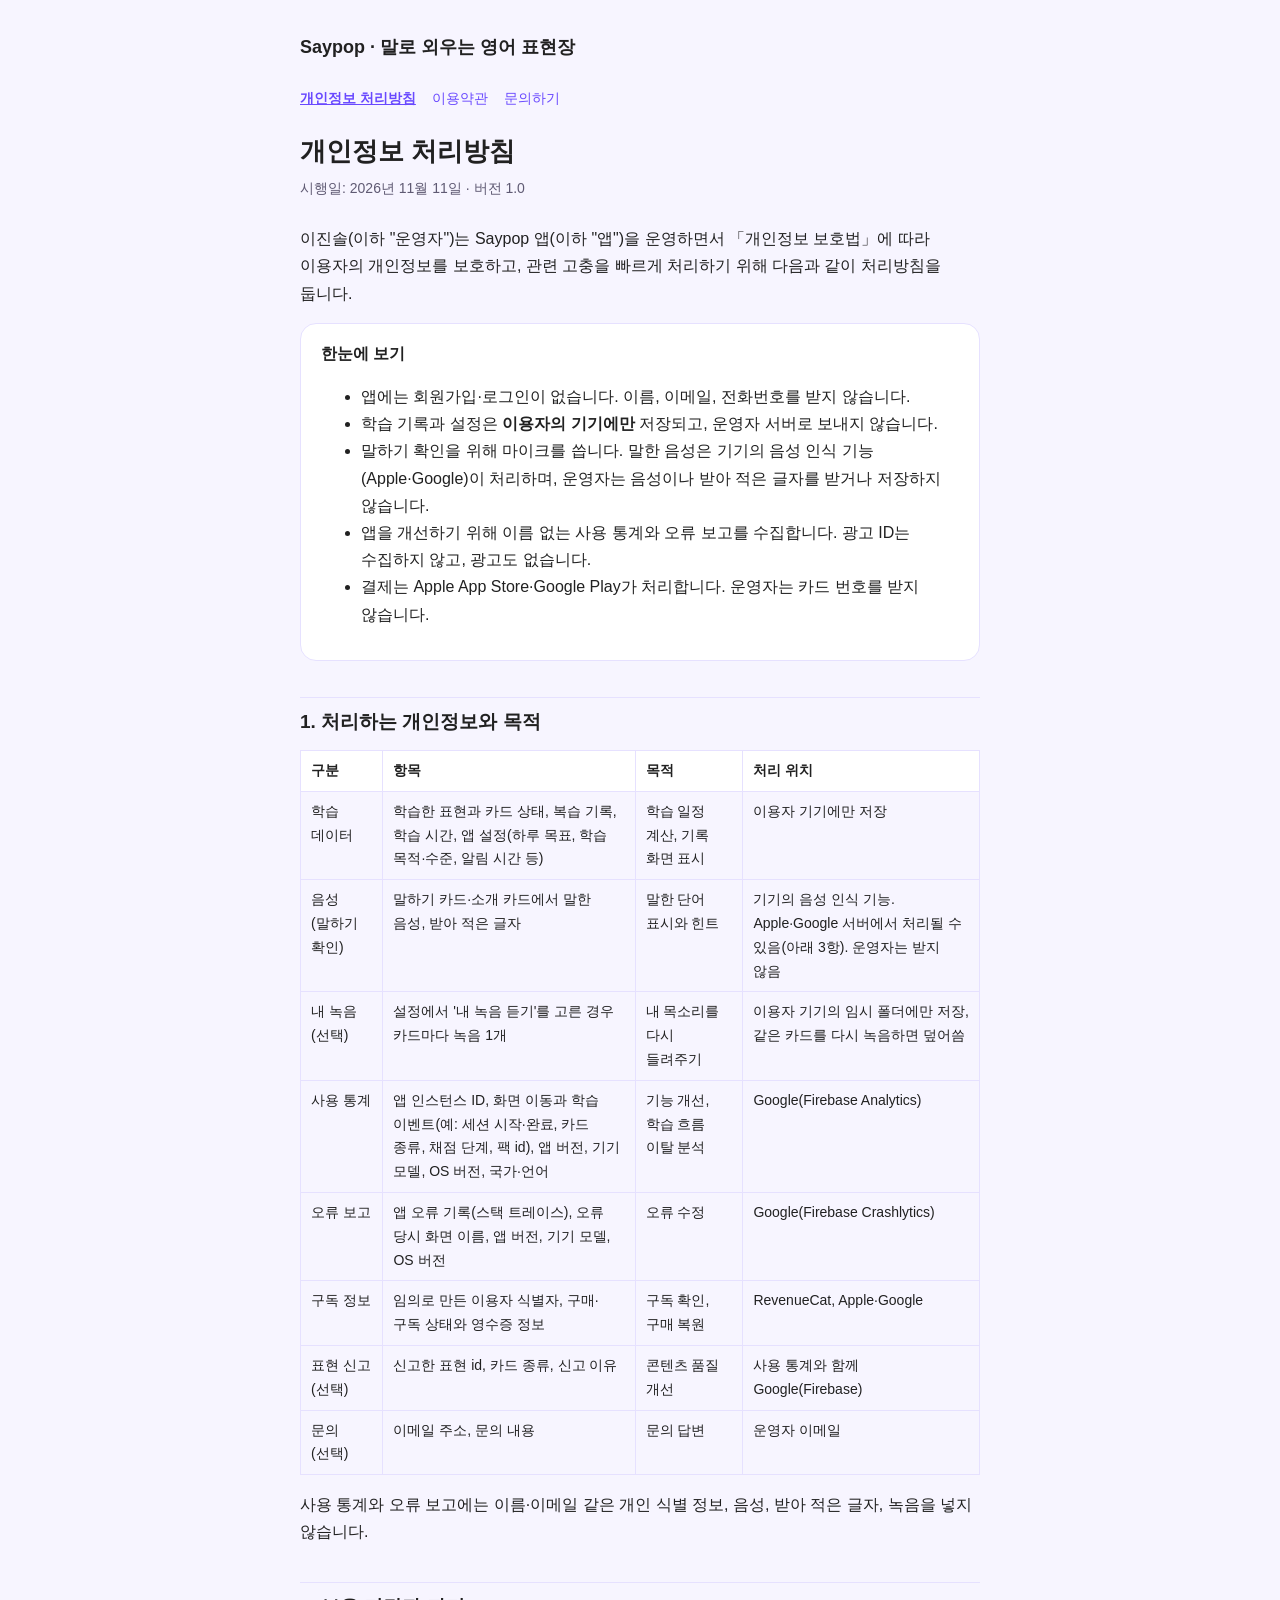
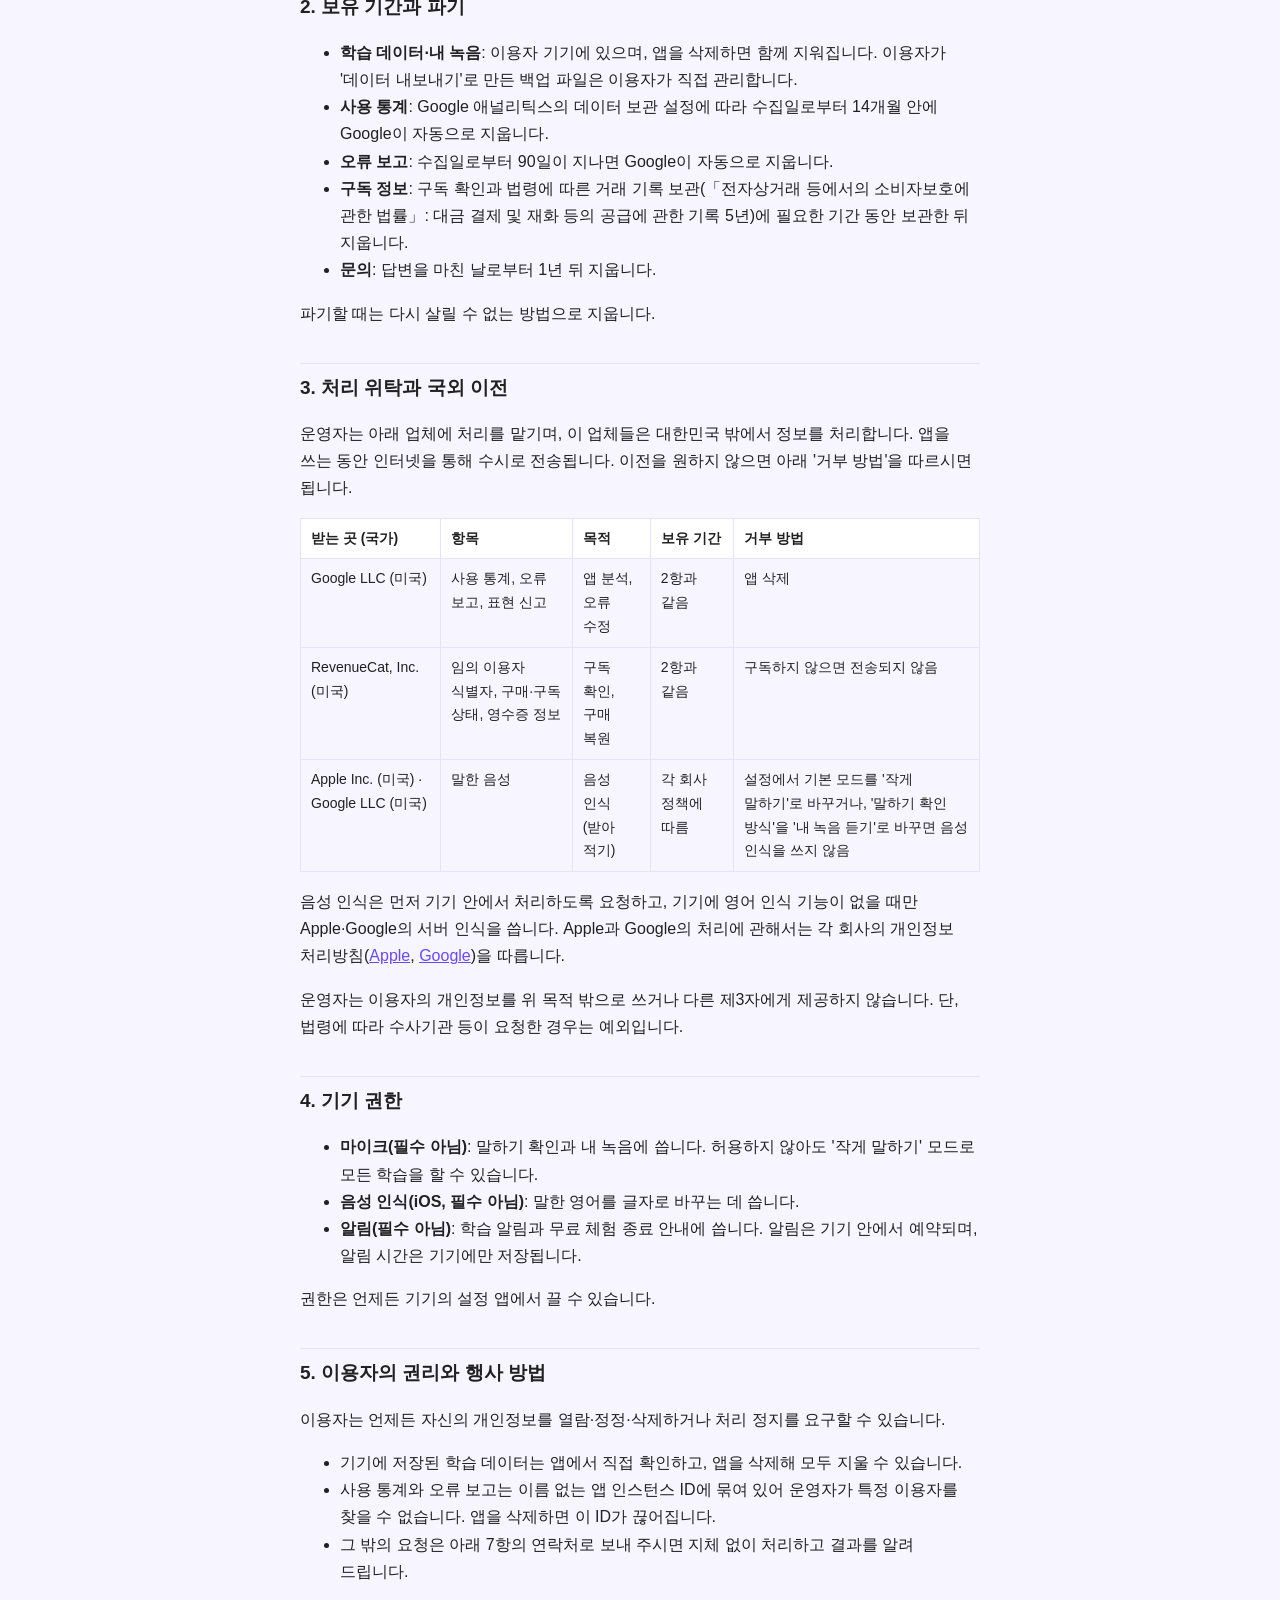
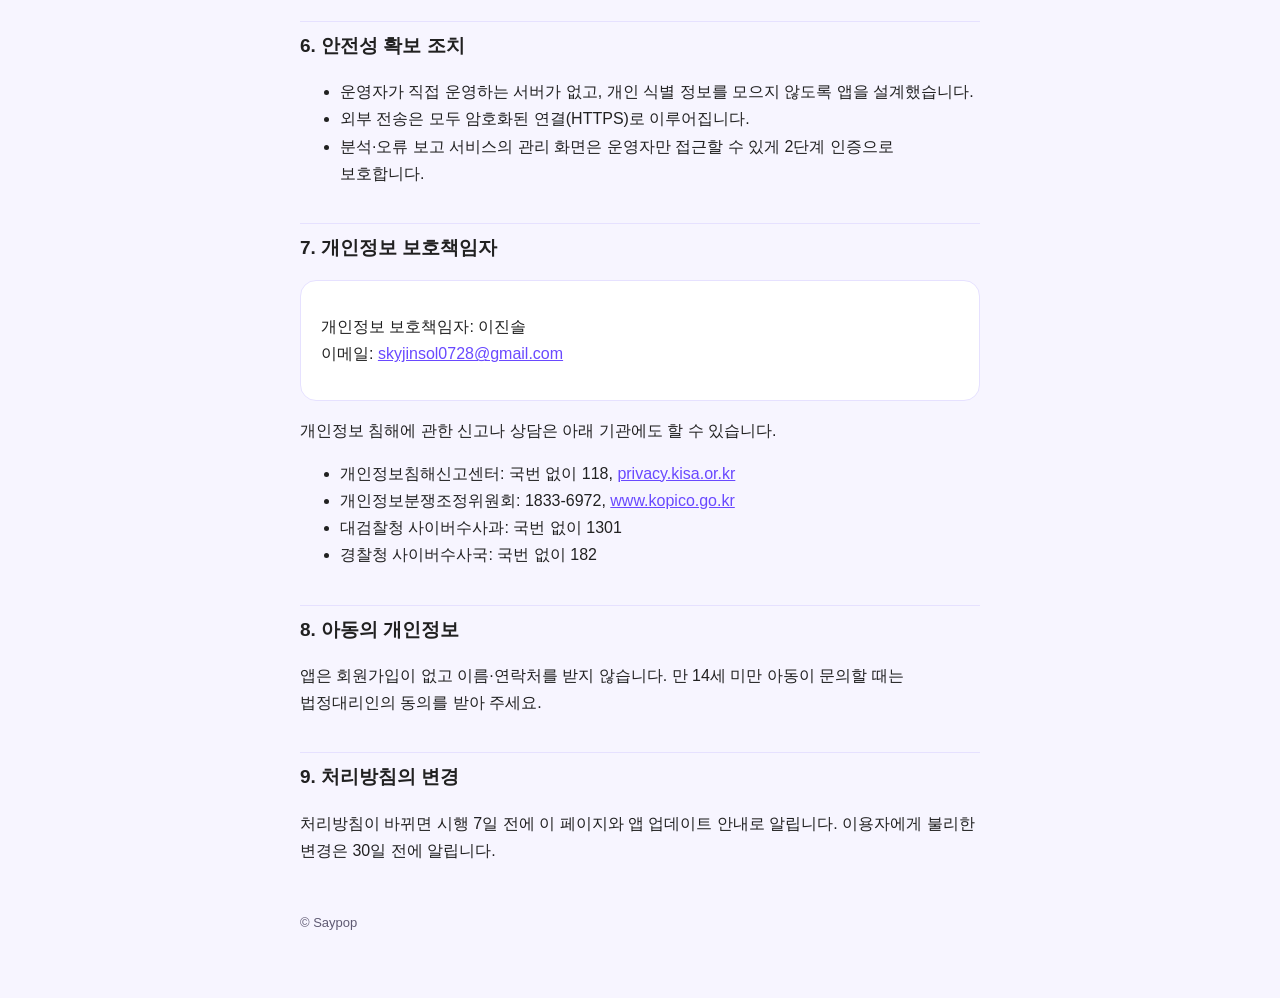
==== privacy.html @ f677cc70 "Saypop 소개·개인정보 처리방침·이용약관·문의 페이지 Co-Authored-By: Claude Opus 5.5 (1M context) <noreply@anthropic.com>" ====
<!doctype html>
<html lang="ko">
<head>
<meta charset="utf-8">
<meta name="viewport" content="width=device-width, initial-scale=1">
<title>개인정보 처리방침 · Saypop</title>
<link rel="stylesheet" href="style.css">
</head>
<body>
<div class="wrap">
<header><a href="index.html">Saypop · 말로 외우는 영어 표현장</a></header>
<nav>
  <a href="privacy.html" aria-current="page">개인정보 처리방침</a>
  <a href="terms.html">이용약관</a>
  <a href="support.html">문의하기</a>
</nav>

<h1>개인정보 처리방침</h1>
<p class="meta">시행일: 2026년 11월 11일 · 버전 1.0</p>

<p>이진솔(이하 "운영자")는 Saypop 앱(이하 "앱")을 운영하면서 「개인정보 보호법」에 따라 이용자의 개인정보를 보호하고, 관련 고충을 빠르게 처리하기 위해 다음과 같이 처리방침을 둡니다.</p>

<div class="box">
<strong>한눈에 보기</strong>
<ul>
  <li>앱에는 회원가입·로그인이 없습니다. 이름, 이메일, 전화번호를 받지 않습니다.</li>
  <li>학습 기록과 설정은 <strong>이용자의 기기에만</strong> 저장되고, 운영자 서버로 보내지 않습니다.</li>
  <li>말하기 확인을 위해 마이크를 씁니다. 말한 음성은 기기의 음성 인식 기능(Apple·Google)이 처리하며, 운영자는 음성이나 받아 적은 글자를 받거나 저장하지 않습니다.</li>
  <li>앱을 개선하기 위해 이름 없는 사용 통계와 오류 보고를 수집합니다. 광고 ID는 수집하지 않고, 광고도 없습니다.</li>
  <li>결제는 Apple App Store·Google Play가 처리합니다. 운영자는 카드 번호를 받지 않습니다.</li>
</ul>
</div>

<h2>1. 처리하는 개인정보와 목적</h2>
<div class="table"><table>
<thead><tr><th>구분</th><th>항목</th><th>목적</th><th>처리 위치</th></tr></thead>
<tbody>
<tr><td>학습 데이터</td><td>학습한 표현과 카드 상태, 복습 기록, 학습 시간, 앱 설정(하루 목표, 학습 목적·수준, 알림 시간 등)</td><td>학습 일정 계산, 기록 화면 표시</td><td>이용자 기기에만 저장</td></tr>
<tr><td>음성(말하기 확인)</td><td>말하기 카드·소개 카드에서 말한 음성, 받아 적은 글자</td><td>말한 단어 표시와 힌트</td><td>기기의 음성 인식 기능. Apple·Google 서버에서 처리될 수 있음(아래 3항). 운영자는 받지 않음</td></tr>
<tr><td>내 녹음(선택)</td><td>설정에서 '내 녹음 듣기'를 고른 경우 카드마다 녹음 1개</td><td>내 목소리를 다시 들려주기</td><td>이용자 기기의 임시 폴더에만 저장, 같은 카드를 다시 녹음하면 덮어씀</td></tr>
<tr><td>사용 통계</td><td>앱 인스턴스 ID, 화면 이동과 학습 이벤트(예: 세션 시작·완료, 카드 종류, 채점 단계, 팩 id), 앱 버전, 기기 모델, OS 버전, 국가·언어</td><td>기능 개선, 학습 흐름 이탈 분석</td><td>Google(Firebase Analytics)</td></tr>
<tr><td>오류 보고</td><td>앱 오류 기록(스택 트레이스), 오류 당시 화면 이름, 앱 버전, 기기 모델, OS 버전</td><td>오류 수정</td><td>Google(Firebase Crashlytics)</td></tr>
<tr><td>구독 정보</td><td>임의로 만든 이용자 식별자, 구매·구독 상태와 영수증 정보</td><td>구독 확인, 구매 복원</td><td>RevenueCat, Apple·Google</td></tr>
<tr><td>표현 신고(선택)</td><td>신고한 표현 id, 카드 종류, 신고 이유</td><td>콘텐츠 품질 개선</td><td>사용 통계와 함께 Google(Firebase)</td></tr>
<tr><td>문의(선택)</td><td>이메일 주소, 문의 내용</td><td>문의 답변</td><td>운영자 이메일</td></tr>
</tbody>
</table></div>
<p>사용 통계와 오류 보고에는 이름·이메일 같은 개인 식별 정보, 음성, 받아 적은 글자, 녹음을 넣지 않습니다.</p>

<h2>2. 보유 기간과 파기</h2>
<ul>
  <li><strong>학습 데이터·내 녹음</strong>: 이용자 기기에 있으며, 앱을 삭제하면 함께 지워집니다. 이용자가 '데이터 내보내기'로 만든 백업 파일은 이용자가 직접 관리합니다.</li>
  <li><strong>사용 통계</strong>: Google 애널리틱스의 데이터 보관 설정에 따라 수집일로부터 14개월 안에 Google이 자동으로 지웁니다.</li>
  <li><strong>오류 보고</strong>: 수집일로부터 90일이 지나면 Google이 자동으로 지웁니다.</li>
  <li><strong>구독 정보</strong>: 구독 확인과 법령에 따른 거래 기록 보관(「전자상거래 등에서의 소비자보호에 관한 법률」: 대금 결제 및 재화 등의 공급에 관한 기록 5년)에 필요한 기간 동안 보관한 뒤 지웁니다.</li>
  <li><strong>문의</strong>: 답변을 마친 날로부터 1년 뒤 지웁니다.</li>
</ul>
<p>파기할 때는 다시 살릴 수 없는 방법으로 지웁니다.</p>

<h2>3. 처리 위탁과 국외 이전</h2>
<p>운영자는 아래 업체에 처리를 맡기며, 이 업체들은 대한민국 밖에서 정보를 처리합니다. 앱을 쓰는 동안 인터넷을 통해 수시로 전송됩니다. 이전을 원하지 않으면 아래 '거부 방법'을 따르시면 됩니다.</p>
<div class="table"><table>
<thead><tr><th>받는 곳 (국가)</th><th>항목</th><th>목적</th><th>보유 기간</th><th>거부 방법</th></tr></thead>
<tbody>
<tr><td>Google LLC (미국)</td><td>사용 통계, 오류 보고, 표현 신고</td><td>앱 분석, 오류 수정</td><td>2항과 같음</td><td>앱 삭제</td></tr>
<tr><td>RevenueCat, Inc. (미국)</td><td>임의 이용자 식별자, 구매·구독 상태, 영수증 정보</td><td>구독 확인, 구매 복원</td><td>2항과 같음</td><td>구독하지 않으면 전송되지 않음</td></tr>
<tr><td>Apple Inc. (미국) · Google LLC (미국)</td><td>말한 음성</td><td>음성 인식(받아 적기)</td><td>각 회사 정책에 따름</td><td>설정에서 기본 모드를 '작게 말하기'로 바꾸거나, '말하기 확인 방식'을 '내 녹음 듣기'로 바꾸면 음성 인식을 쓰지 않음</td></tr>
</tbody>
</table></div>
<p>음성 인식은 먼저 기기 안에서 처리하도록 요청하고, 기기에 영어 인식 기능이 없을 때만 Apple·Google의 서버 인식을 씁니다. Apple과 Google의 처리에 관해서는 각 회사의 개인정보 처리방침(<a href="https://www.apple.com/kr/legal/privacy/">Apple</a>, <a href="https://policies.google.com/privacy?hl=ko">Google</a>)을 따릅니다.</p>
<p>운영자는 이용자의 개인정보를 위 목적 밖으로 쓰거나 다른 제3자에게 제공하지 않습니다. 단, 법령에 따라 수사기관 등이 요청한 경우는 예외입니다.</p>

<h2>4. 기기 권한</h2>
<ul>
  <li><strong>마이크(필수 아님)</strong>: 말하기 확인과 내 녹음에 씁니다. 허용하지 않아도 '작게 말하기' 모드로 모든 학습을 할 수 있습니다.</li>
  <li><strong>음성 인식(iOS, 필수 아님)</strong>: 말한 영어를 글자로 바꾸는 데 씁니다.</li>
  <li><strong>알림(필수 아님)</strong>: 학습 알림과 무료 체험 종료 안내에 씁니다. 알림은 기기 안에서 예약되며, 알림 시간은 기기에만 저장됩니다.</li>
</ul>
<p>권한은 언제든 기기의 설정 앱에서 끌 수 있습니다.</p>

<h2>5. 이용자의 권리와 행사 방법</h2>
<p>이용자는 언제든 자신의 개인정보를 열람·정정·삭제하거나 처리 정지를 요구할 수 있습니다.</p>
<ul>
  <li>기기에 저장된 학습 데이터는 앱에서 직접 확인하고, 앱을 삭제해 모두 지울 수 있습니다.</li>
  <li>사용 통계와 오류 보고는 이름 없는 앱 인스턴스 ID에 묶여 있어 운영자가 특정 이용자를 찾을 수 없습니다. 앱을 삭제하면 이 ID가 끊어집니다.</li>
  <li>그 밖의 요청은 아래 7항의 연락처로 보내 주시면 지체 없이 처리하고 결과를 알려 드립니다.</li>
</ul>

<h2>6. 안전성 확보 조치</h2>
<ul>
  <li>운영자가 직접 운영하는 서버가 없고, 개인 식별 정보를 모으지 않도록 앱을 설계했습니다.</li>
  <li>외부 전송은 모두 암호화된 연결(HTTPS)로 이루어집니다.</li>
  <li>분석·오류 보고 서비스의 관리 화면은 운영자만 접근할 수 있게 2단계 인증으로 보호합니다.</li>
</ul>

<h2>7. 개인정보 보호책임자</h2>
<div class="box">
  <p>개인정보 보호책임자: 이진솔<br>
  이메일: <a href="mailto:skyjinsol0728@gmail.com">skyjinsol0728@gmail.com</a></p>
</div>
<p>개인정보 침해에 관한 신고나 상담은 아래 기관에도 할 수 있습니다.</p>
<ul>
  <li>개인정보침해신고센터: 국번 없이 118, <a href="https://privacy.kisa.or.kr">privacy.kisa.or.kr</a></li>
  <li>개인정보분쟁조정위원회: 1833-6972, <a href="https://www.kopico.go.kr">www.kopico.go.kr</a></li>
  <li>대검찰청 사이버수사과: 국번 없이 1301</li>
  <li>경찰청 사이버수사국: 국번 없이 182</li>
</ul>

<h2>8. 아동의 개인정보</h2>
<p>앱은 회원가입이 없고 이름·연락처를 받지 않습니다. 만 14세 미만 아동이 문의할 때는 법정대리인의 동의를 받아 주세요.</p>

<h2>9. 처리방침의 변경</h2>
<p>처리방침이 바뀌면 시행 7일 전에 이 페이지와 앱 업데이트 안내로 알립니다. 이용자에게 불리한 변경은 30일 전에 알립니다.</p>

<footer>© Saypop</footer>
</div>
</body>
</html>
---- style.css ----
:root {
  --bg: #f7f5ff;
  --surface: #ffffff;
  --text: #212121;
  --muted: #5f5a73;
  --primary: #6949ff;
  --line: #e6e1ff;
}
@media (prefers-color-scheme: dark) {
  :root {
    --bg: #15131f;
    --surface: #1f1c2e;
    --text: #f2f0fa;
    --muted: #b4aec8;
    --primary: #9c8bff;
    --line: #2f2b45;
  }
}
* { box-sizing: border-box; }
html { -webkit-text-size-adjust: 100%; }
body {
  margin: 0;
  background: var(--bg);
  color: var(--text);
  font-family: "Pretendard", -apple-system, BlinkMacSystemFont, "Apple SD Gothic Neo", "Noto Sans KR", sans-serif;
  font-size: 16px;
  line-height: 1.7;
  word-break: keep-all;
  overflow-wrap: break-word;
}
.wrap { max-width: 720px; margin: 0 auto; padding: 32px 20px 64px; }
header { display: flex; align-items: center; gap: 12px; margin-bottom: 24px; }
header img { width: 44px; height: 44px; border-radius: 12px; }
header a { color: var(--text); text-decoration: none; font-weight: 700; font-size: 18px; }
nav { display: flex; flex-wrap: wrap; gap: 8px 16px; margin: 0 0 24px; font-size: 14px; }
nav a { color: var(--primary); text-decoration: none; }
nav a[aria-current="page"] { font-weight: 700; text-decoration: underline; }
h1 { font-size: 26px; line-height: 1.35; margin: 0 0 8px; }
h2 { font-size: 19px; margin: 36px 0 8px; padding-top: 8px; border-top: 1px solid var(--line); }
h3 { font-size: 16px; margin: 20px 0 4px; }
p, li { color: var(--text); }
.meta { color: var(--muted); font-size: 14px; margin: 0 0 24px; }
.box { background: var(--surface); border: 1px solid var(--line); border-radius: 16px; padding: 16px 20px; margin: 16px 0; }
table { width: 100%; border-collapse: collapse; font-size: 14px; }
.table { overflow-x: auto; margin: 12px 0; }
th, td { border: 1px solid var(--line); padding: 8px 10px; text-align: left; vertical-align: top; }
th { background: var(--surface); }
a { color: var(--primary); }
footer { margin-top: 48px; color: var(--muted); font-size: 13px; }
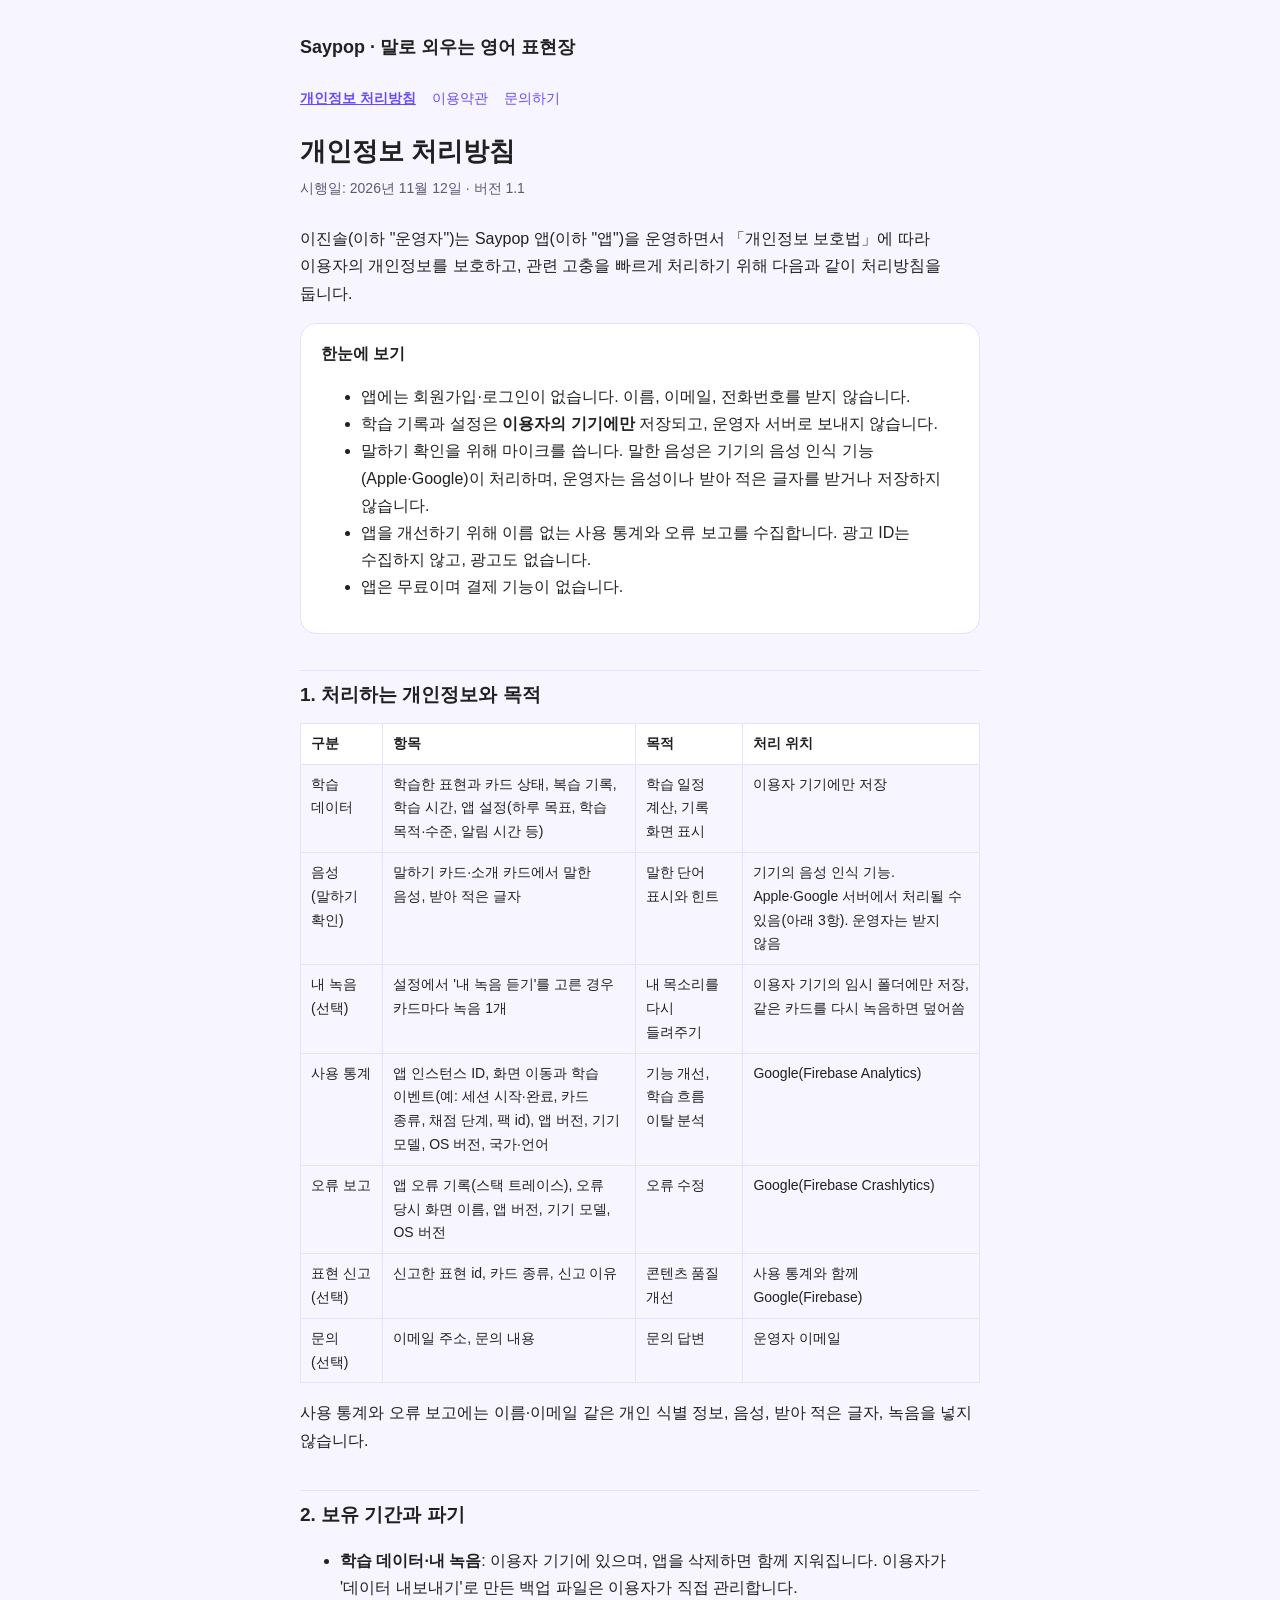
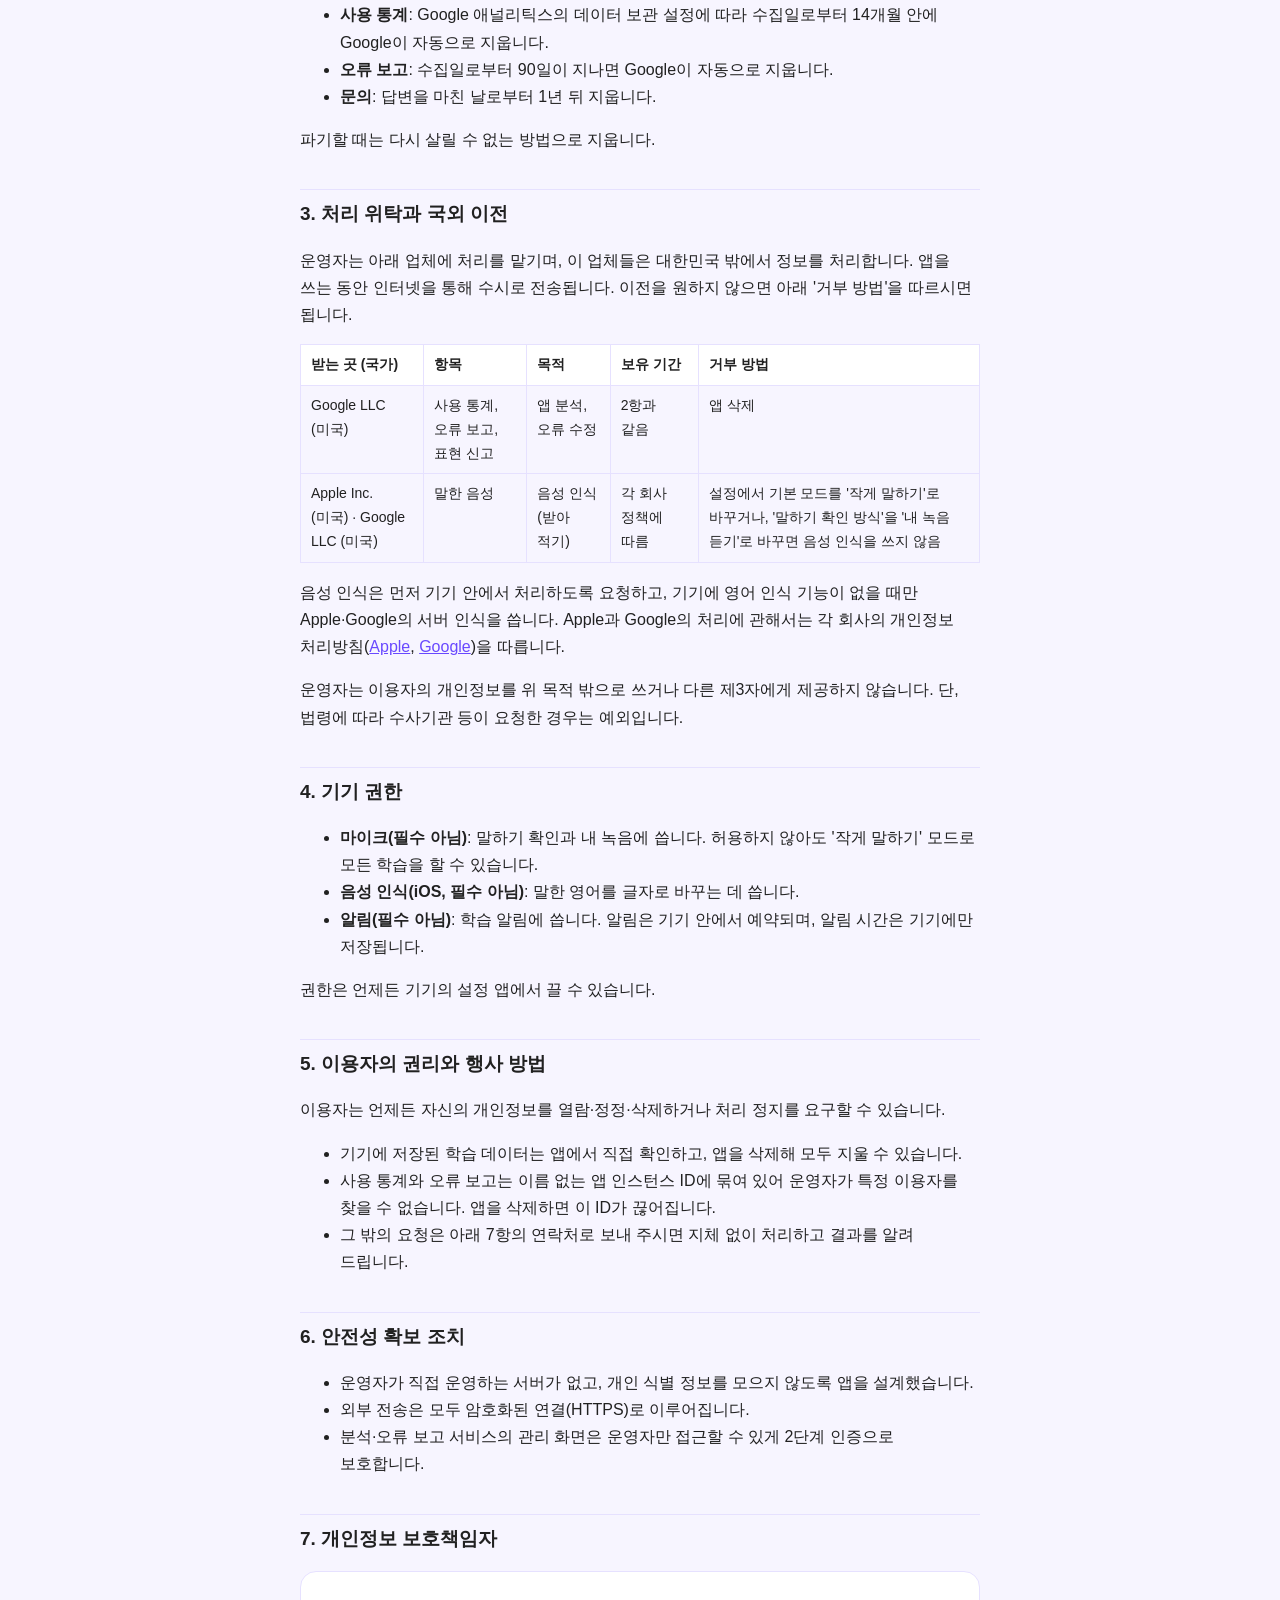
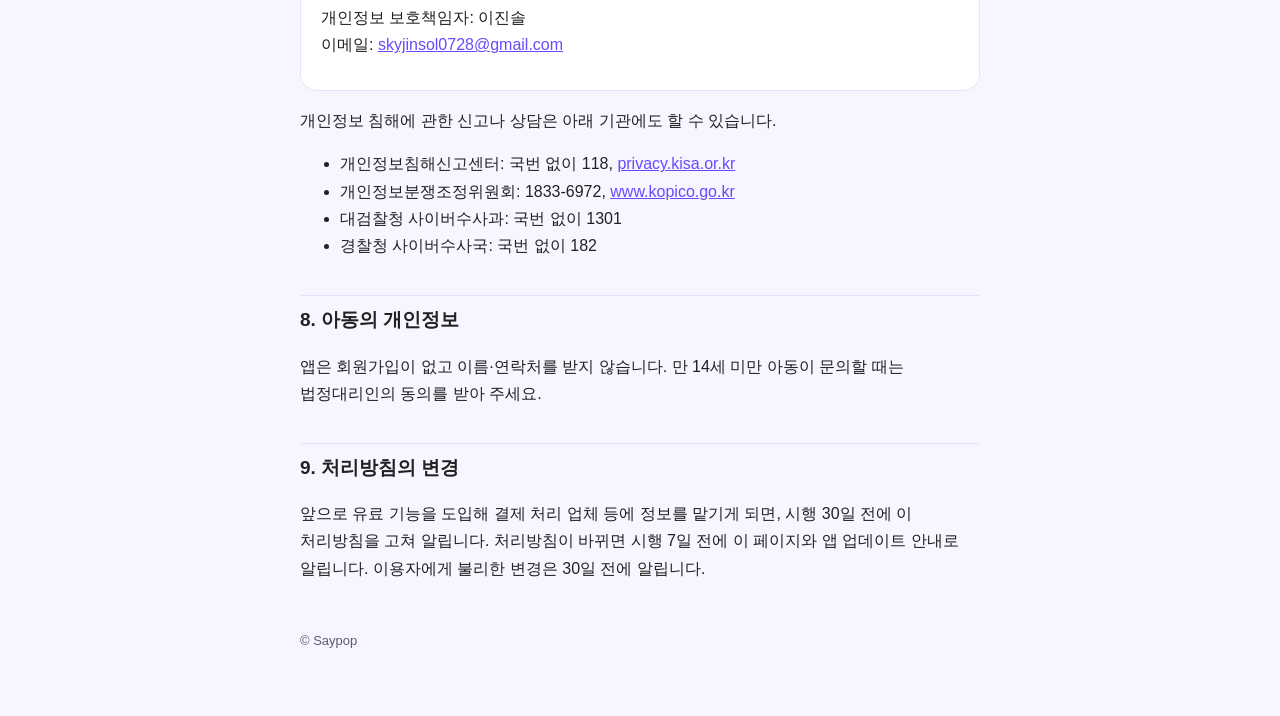
==== commit 5d899c8d: "무료 출시에 맞게 처리방침·약관·문의 갱신 (v1.1) Co-Authored-By: Claude Opus 5.5 (1M context) <noreply@anthropic.com>" ====
--- a/privacy.html
+++ b/privacy.html
@@ -16,7 +16,7 @@
 </nav>
 
 <h1>개인정보 처리방침</h1>
-<p class="meta">시행일: 2026년 11월 11일 · 버전 1.0</p>
+<p class="meta">시행일: 2026년 11월 12일 · 버전 1.1</p>
 
 <p>이진솔(이하 "운영자")는 Saypop 앱(이하 "앱")을 운영하면서 「개인정보 보호법」에 따라 이용자의 개인정보를 보호하고, 관련 고충을 빠르게 처리하기 위해 다음과 같이 처리방침을 둡니다.</p>
 
@@ -27,7 +27,7 @@
   <li>학습 기록과 설정은 <strong>이용자의 기기에만</strong> 저장되고, 운영자 서버로 보내지 않습니다.</li>
   <li>말하기 확인을 위해 마이크를 씁니다. 말한 음성은 기기의 음성 인식 기능(Apple·Google)이 처리하며, 운영자는 음성이나 받아 적은 글자를 받거나 저장하지 않습니다.</li>
   <li>앱을 개선하기 위해 이름 없는 사용 통계와 오류 보고를 수집합니다. 광고 ID는 수집하지 않고, 광고도 없습니다.</li>
-  <li>결제는 Apple App Store·Google Play가 처리합니다. 운영자는 카드 번호를 받지 않습니다.</li>
+  <li>앱은 무료이며 결제 기능이 없습니다.</li>
 </ul>
 </div>
 
@@ -40,7 +40,6 @@
 <tr><td>내 녹음(선택)</td><td>설정에서 '내 녹음 듣기'를 고른 경우 카드마다 녹음 1개</td><td>내 목소리를 다시 들려주기</td><td>이용자 기기의 임시 폴더에만 저장, 같은 카드를 다시 녹음하면 덮어씀</td></tr>
 <tr><td>사용 통계</td><td>앱 인스턴스 ID, 화면 이동과 학습 이벤트(예: 세션 시작·완료, 카드 종류, 채점 단계, 팩 id), 앱 버전, 기기 모델, OS 버전, 국가·언어</td><td>기능 개선, 학습 흐름 이탈 분석</td><td>Google(Firebase Analytics)</td></tr>
 <tr><td>오류 보고</td><td>앱 오류 기록(스택 트레이스), 오류 당시 화면 이름, 앱 버전, 기기 모델, OS 버전</td><td>오류 수정</td><td>Google(Firebase Crashlytics)</td></tr>
-<tr><td>구독 정보</td><td>임의로 만든 이용자 식별자, 구매·구독 상태와 영수증 정보</td><td>구독 확인, 구매 복원</td><td>RevenueCat, Apple·Google</td></tr>
 <tr><td>표현 신고(선택)</td><td>신고한 표현 id, 카드 종류, 신고 이유</td><td>콘텐츠 품질 개선</td><td>사용 통계와 함께 Google(Firebase)</td></tr>
 <tr><td>문의(선택)</td><td>이메일 주소, 문의 내용</td><td>문의 답변</td><td>운영자 이메일</td></tr>
 </tbody>
@@ -52,7 +51,6 @@
   <li><strong>학습 데이터·내 녹음</strong>: 이용자 기기에 있으며, 앱을 삭제하면 함께 지워집니다. 이용자가 '데이터 내보내기'로 만든 백업 파일은 이용자가 직접 관리합니다.</li>
   <li><strong>사용 통계</strong>: Google 애널리틱스의 데이터 보관 설정에 따라 수집일로부터 14개월 안에 Google이 자동으로 지웁니다.</li>
   <li><strong>오류 보고</strong>: 수집일로부터 90일이 지나면 Google이 자동으로 지웁니다.</li>
-  <li><strong>구독 정보</strong>: 구독 확인과 법령에 따른 거래 기록 보관(「전자상거래 등에서의 소비자보호에 관한 법률」: 대금 결제 및 재화 등의 공급에 관한 기록 5년)에 필요한 기간 동안 보관한 뒤 지웁니다.</li>
   <li><strong>문의</strong>: 답변을 마친 날로부터 1년 뒤 지웁니다.</li>
 </ul>
 <p>파기할 때는 다시 살릴 수 없는 방법으로 지웁니다.</p>
@@ -63,7 +61,6 @@
 <thead><tr><th>받는 곳 (국가)</th><th>항목</th><th>목적</th><th>보유 기간</th><th>거부 방법</th></tr></thead>
 <tbody>
 <tr><td>Google LLC (미국)</td><td>사용 통계, 오류 보고, 표현 신고</td><td>앱 분석, 오류 수정</td><td>2항과 같음</td><td>앱 삭제</td></tr>
-<tr><td>RevenueCat, Inc. (미국)</td><td>임의 이용자 식별자, 구매·구독 상태, 영수증 정보</td><td>구독 확인, 구매 복원</td><td>2항과 같음</td><td>구독하지 않으면 전송되지 않음</td></tr>
 <tr><td>Apple Inc. (미국) · Google LLC (미국)</td><td>말한 음성</td><td>음성 인식(받아 적기)</td><td>각 회사 정책에 따름</td><td>설정에서 기본 모드를 '작게 말하기'로 바꾸거나, '말하기 확인 방식'을 '내 녹음 듣기'로 바꾸면 음성 인식을 쓰지 않음</td></tr>
 </tbody>
 </table></div>
@@ -74,7 +71,7 @@
 <ul>
   <li><strong>마이크(필수 아님)</strong>: 말하기 확인과 내 녹음에 씁니다. 허용하지 않아도 '작게 말하기' 모드로 모든 학습을 할 수 있습니다.</li>
   <li><strong>음성 인식(iOS, 필수 아님)</strong>: 말한 영어를 글자로 바꾸는 데 씁니다.</li>
-  <li><strong>알림(필수 아님)</strong>: 학습 알림과 무료 체험 종료 안내에 씁니다. 알림은 기기 안에서 예약되며, 알림 시간은 기기에만 저장됩니다.</li>
+  <li><strong>알림(필수 아님)</strong>: 학습 알림에 씁니다. 알림은 기기 안에서 예약되며, 알림 시간은 기기에만 저장됩니다.</li>
 </ul>
 <p>권한은 언제든 기기의 설정 앱에서 끌 수 있습니다.</p>
 
@@ -110,7 +107,7 @@
 <p>앱은 회원가입이 없고 이름·연락처를 받지 않습니다. 만 14세 미만 아동이 문의할 때는 법정대리인의 동의를 받아 주세요.</p>
 
 <h2>9. 처리방침의 변경</h2>
-<p>처리방침이 바뀌면 시행 7일 전에 이 페이지와 앱 업데이트 안내로 알립니다. 이용자에게 불리한 변경은 30일 전에 알립니다.</p>
+<p>앞으로 유료 기능을 도입해 결제 처리 업체 등에 정보를 맡기게 되면, 시행 30일 전에 이 처리방침을 고쳐 알립니다. 처리방침이 바뀌면 시행 7일 전에 이 페이지와 앱 업데이트 안내로 알립니다. 이용자에게 불리한 변경은 30일 전에 알립니다.</p>
 
 <footer>© Saypop</footer>
 </div>
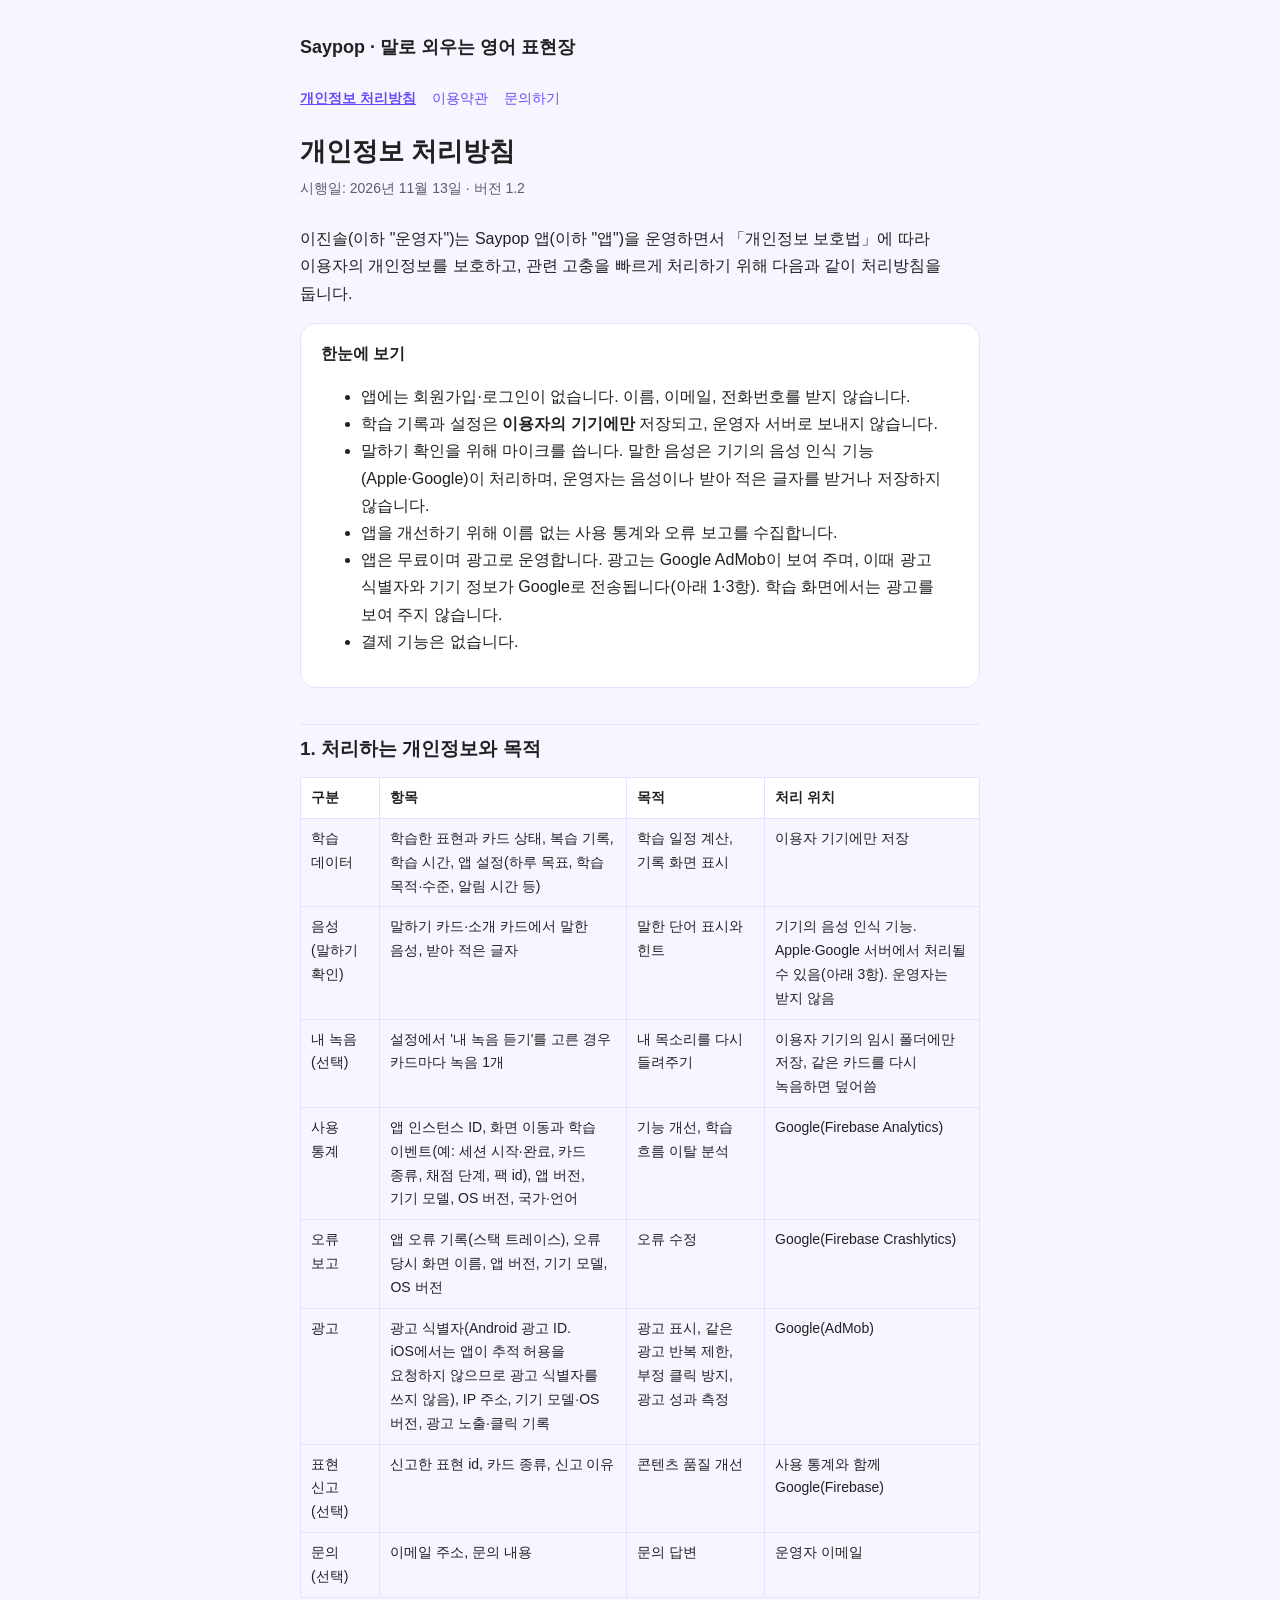
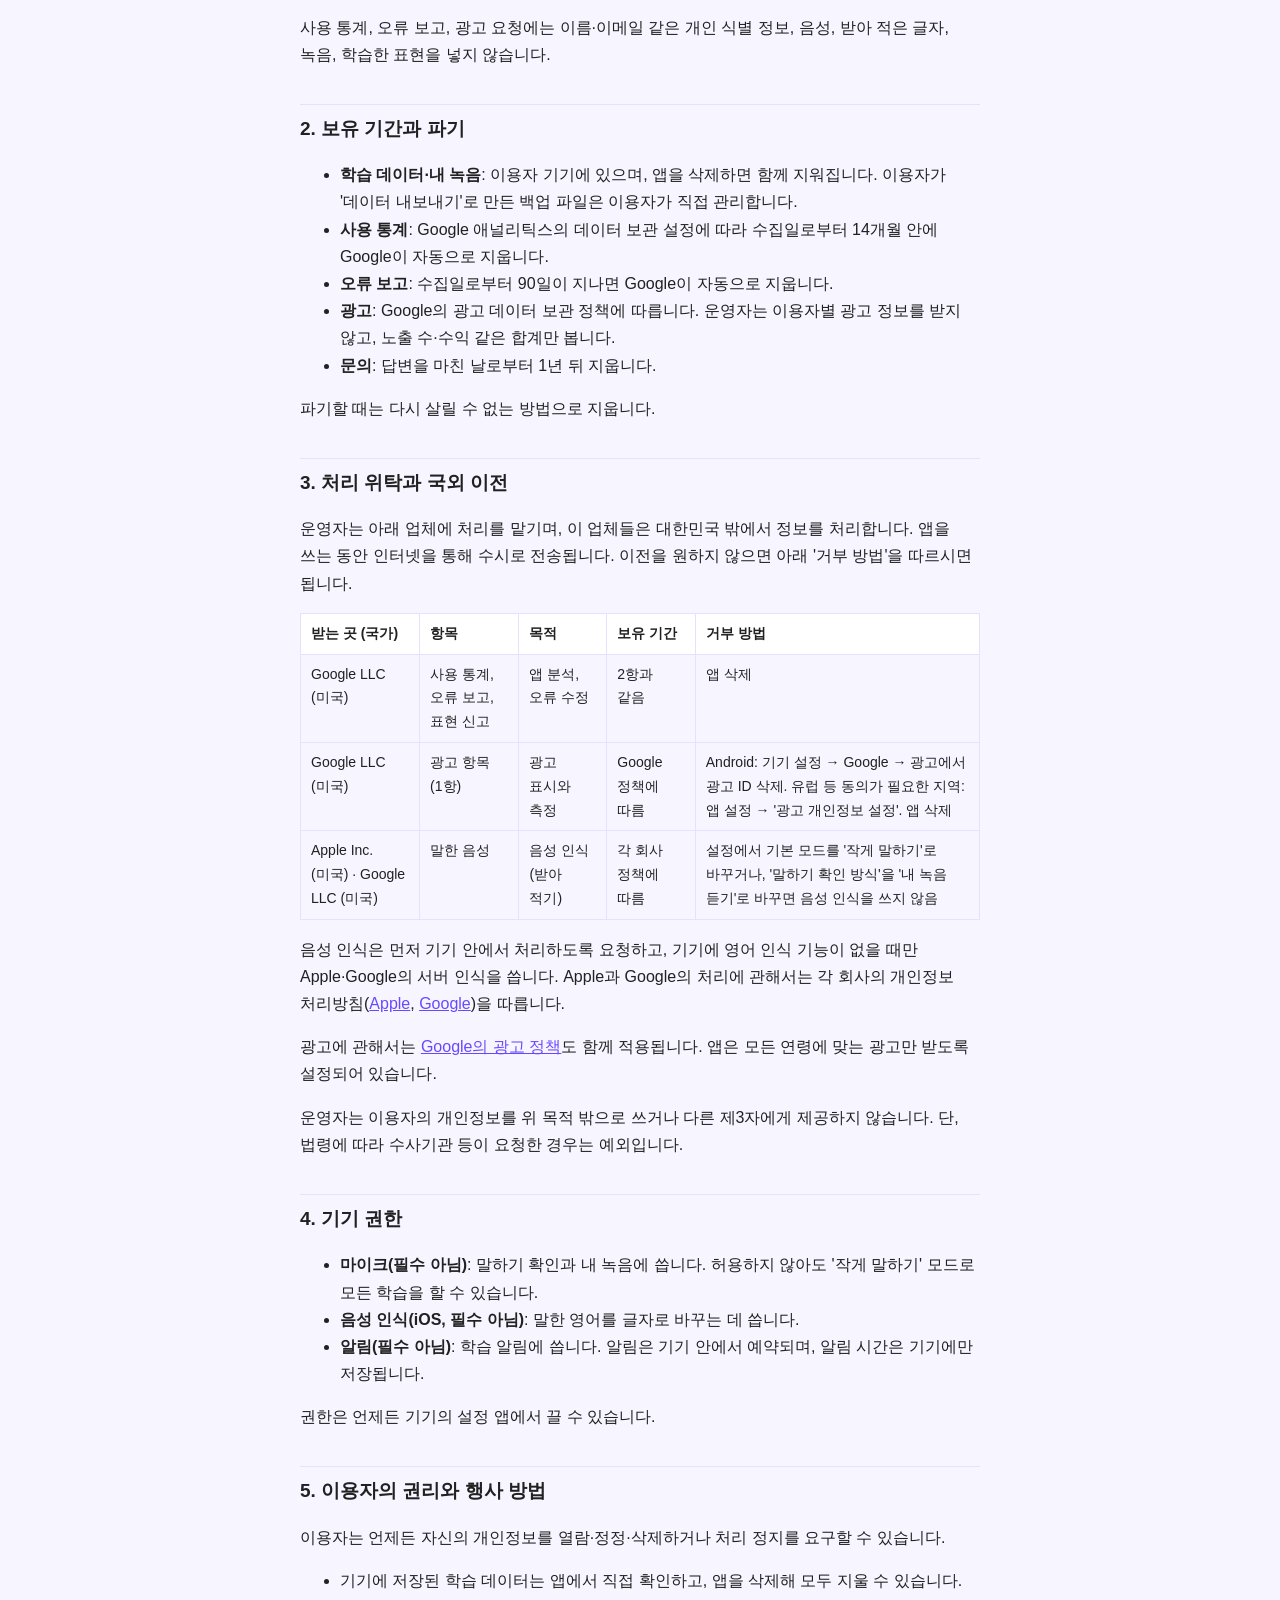
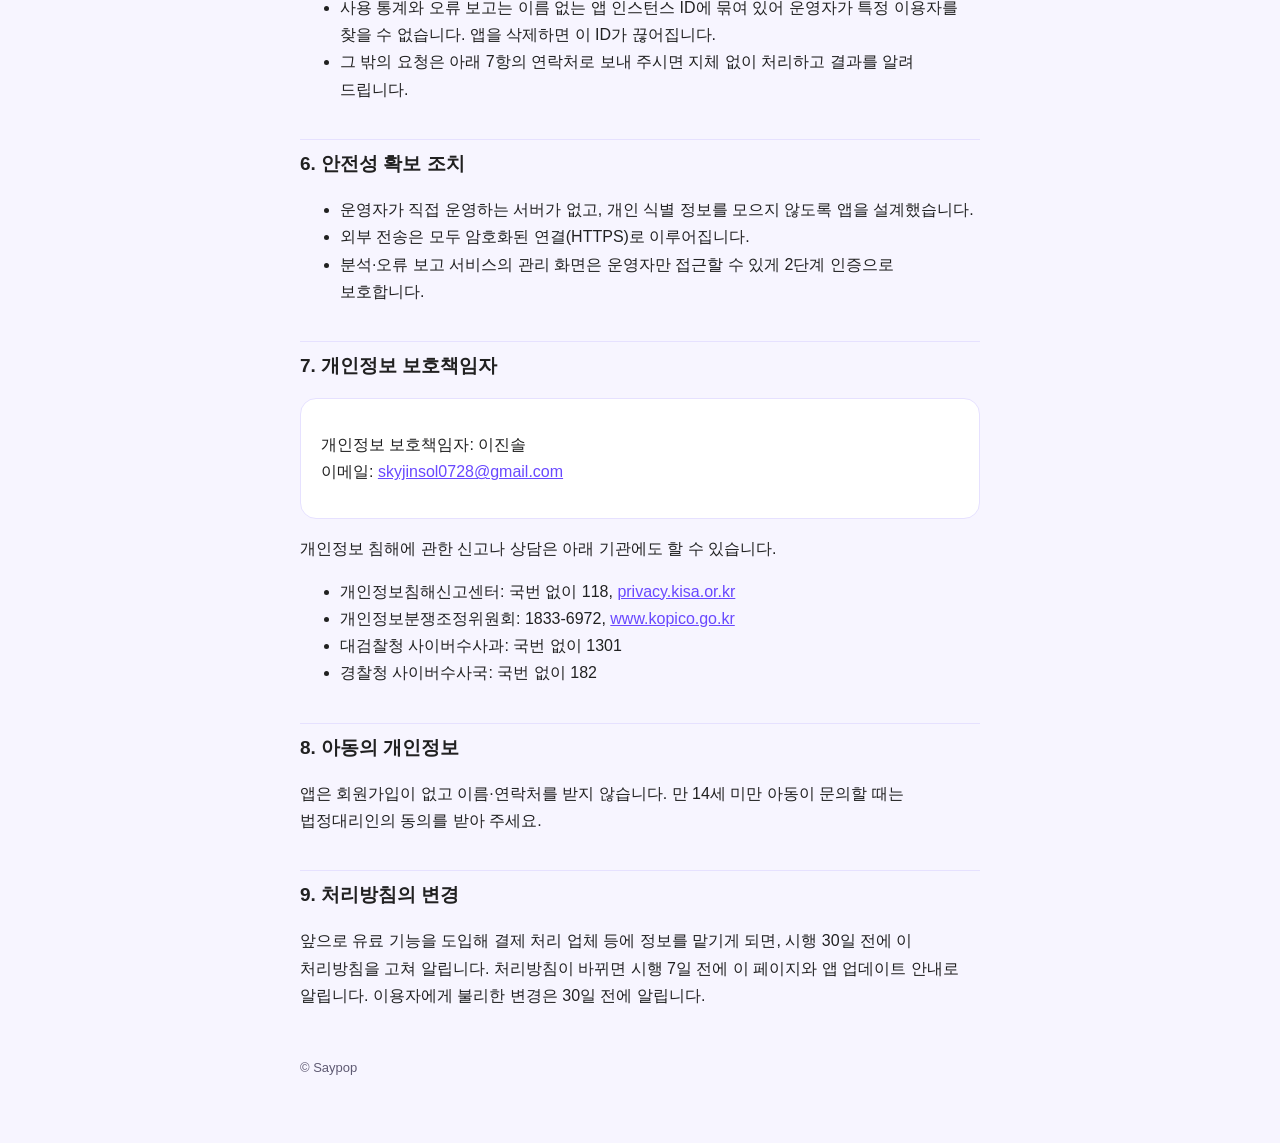
==== commit b4c5c825: "광고(AdMob) 안내 반영: 개인정보 처리방침 1.2, 이용약관 1.2, 문의 FAQ Co-Authored-By: Claude Opus 5.5 (1M context) <norep" ====
--- a/privacy.html
+++ b/privacy.html
@@ -16,7 +16,7 @@
 </nav>
 
 <h1>개인정보 처리방침</h1>
-<p class="meta">시행일: 2026년 11월 12일 · 버전 1.1</p>
+<p class="meta">시행일: 2026년 11월 13일 · 버전 1.2</p>
 
 <p>이진솔(이하 "운영자")는 Saypop 앱(이하 "앱")을 운영하면서 「개인정보 보호법」에 따라 이용자의 개인정보를 보호하고, 관련 고충을 빠르게 처리하기 위해 다음과 같이 처리방침을 둡니다.</p>
 
@@ -26,8 +26,9 @@
   <li>앱에는 회원가입·로그인이 없습니다. 이름, 이메일, 전화번호를 받지 않습니다.</li>
   <li>학습 기록과 설정은 <strong>이용자의 기기에만</strong> 저장되고, 운영자 서버로 보내지 않습니다.</li>
   <li>말하기 확인을 위해 마이크를 씁니다. 말한 음성은 기기의 음성 인식 기능(Apple·Google)이 처리하며, 운영자는 음성이나 받아 적은 글자를 받거나 저장하지 않습니다.</li>
-  <li>앱을 개선하기 위해 이름 없는 사용 통계와 오류 보고를 수집합니다. 광고 ID는 수집하지 않고, 광고도 없습니다.</li>
-  <li>앱은 무료이며 결제 기능이 없습니다.</li>
+  <li>앱을 개선하기 위해 이름 없는 사용 통계와 오류 보고를 수집합니다.</li>
+  <li>앱은 무료이며 광고로 운영합니다. 광고는 Google AdMob이 보여 주며, 이때 광고 식별자와 기기 정보가 Google로 전송됩니다(아래 1·3항). 학습 화면에서는 광고를 보여 주지 않습니다.</li>
+  <li>결제 기능은 없습니다.</li>
 </ul>
 </div>
 
@@ -40,17 +41,19 @@
 <tr><td>내 녹음(선택)</td><td>설정에서 '내 녹음 듣기'를 고른 경우 카드마다 녹음 1개</td><td>내 목소리를 다시 들려주기</td><td>이용자 기기의 임시 폴더에만 저장, 같은 카드를 다시 녹음하면 덮어씀</td></tr>
 <tr><td>사용 통계</td><td>앱 인스턴스 ID, 화면 이동과 학습 이벤트(예: 세션 시작·완료, 카드 종류, 채점 단계, 팩 id), 앱 버전, 기기 모델, OS 버전, 국가·언어</td><td>기능 개선, 학습 흐름 이탈 분석</td><td>Google(Firebase Analytics)</td></tr>
 <tr><td>오류 보고</td><td>앱 오류 기록(스택 트레이스), 오류 당시 화면 이름, 앱 버전, 기기 모델, OS 버전</td><td>오류 수정</td><td>Google(Firebase Crashlytics)</td></tr>
+<tr><td>광고</td><td>광고 식별자(Android 광고 ID. iOS에서는 앱이 추적 허용을 요청하지 않으므로 광고 식별자를 쓰지 않음), IP 주소, 기기 모델·OS 버전, 광고 노출·클릭 기록</td><td>광고 표시, 같은 광고 반복 제한, 부정 클릭 방지, 광고 성과 측정</td><td>Google(AdMob)</td></tr>
 <tr><td>표현 신고(선택)</td><td>신고한 표현 id, 카드 종류, 신고 이유</td><td>콘텐츠 품질 개선</td><td>사용 통계와 함께 Google(Firebase)</td></tr>
 <tr><td>문의(선택)</td><td>이메일 주소, 문의 내용</td><td>문의 답변</td><td>운영자 이메일</td></tr>
 </tbody>
 </table></div>
-<p>사용 통계와 오류 보고에는 이름·이메일 같은 개인 식별 정보, 음성, 받아 적은 글자, 녹음을 넣지 않습니다.</p>
+<p>사용 통계, 오류 보고, 광고 요청에는 이름·이메일 같은 개인 식별 정보, 음성, 받아 적은 글자, 녹음, 학습한 표현을 넣지 않습니다.</p>
 
 <h2>2. 보유 기간과 파기</h2>
 <ul>
   <li><strong>학습 데이터·내 녹음</strong>: 이용자 기기에 있으며, 앱을 삭제하면 함께 지워집니다. 이용자가 '데이터 내보내기'로 만든 백업 파일은 이용자가 직접 관리합니다.</li>
   <li><strong>사용 통계</strong>: Google 애널리틱스의 데이터 보관 설정에 따라 수집일로부터 14개월 안에 Google이 자동으로 지웁니다.</li>
   <li><strong>오류 보고</strong>: 수집일로부터 90일이 지나면 Google이 자동으로 지웁니다.</li>
+  <li><strong>광고</strong>: Google의 광고 데이터 보관 정책에 따릅니다. 운영자는 이용자별 광고 정보를 받지 않고, 노출 수·수익 같은 합계만 봅니다.</li>
   <li><strong>문의</strong>: 답변을 마친 날로부터 1년 뒤 지웁니다.</li>
 </ul>
 <p>파기할 때는 다시 살릴 수 없는 방법으로 지웁니다.</p>
@@ -61,10 +64,12 @@
 <thead><tr><th>받는 곳 (국가)</th><th>항목</th><th>목적</th><th>보유 기간</th><th>거부 방법</th></tr></thead>
 <tbody>
 <tr><td>Google LLC (미국)</td><td>사용 통계, 오류 보고, 표현 신고</td><td>앱 분석, 오류 수정</td><td>2항과 같음</td><td>앱 삭제</td></tr>
+<tr><td>Google LLC (미국)</td><td>광고 항목(1항)</td><td>광고 표시와 측정</td><td>Google 정책에 따름</td><td>Android: 기기 설정 → Google → 광고에서 광고 ID 삭제. 유럽 등 동의가 필요한 지역: 앱 설정 → '광고 개인정보 설정'. 앱 삭제</td></tr>
 <tr><td>Apple Inc. (미국) · Google LLC (미국)</td><td>말한 음성</td><td>음성 인식(받아 적기)</td><td>각 회사 정책에 따름</td><td>설정에서 기본 모드를 '작게 말하기'로 바꾸거나, '말하기 확인 방식'을 '내 녹음 듣기'로 바꾸면 음성 인식을 쓰지 않음</td></tr>
 </tbody>
 </table></div>
 <p>음성 인식은 먼저 기기 안에서 처리하도록 요청하고, 기기에 영어 인식 기능이 없을 때만 Apple·Google의 서버 인식을 씁니다. Apple과 Google의 처리에 관해서는 각 회사의 개인정보 처리방침(<a href="https://www.apple.com/kr/legal/privacy/">Apple</a>, <a href="https://policies.google.com/privacy?hl=ko">Google</a>)을 따릅니다.</p>
+<p>광고에 관해서는 <a href="https://policies.google.com/technologies/ads?hl=ko">Google의 광고 정책</a>도 함께 적용됩니다. 앱은 모든 연령에 맞는 광고만 받도록 설정되어 있습니다.</p>
 <p>운영자는 이용자의 개인정보를 위 목적 밖으로 쓰거나 다른 제3자에게 제공하지 않습니다. 단, 법령에 따라 수사기관 등이 요청한 경우는 예외입니다.</p>
 
 <h2>4. 기기 권한</h2>
